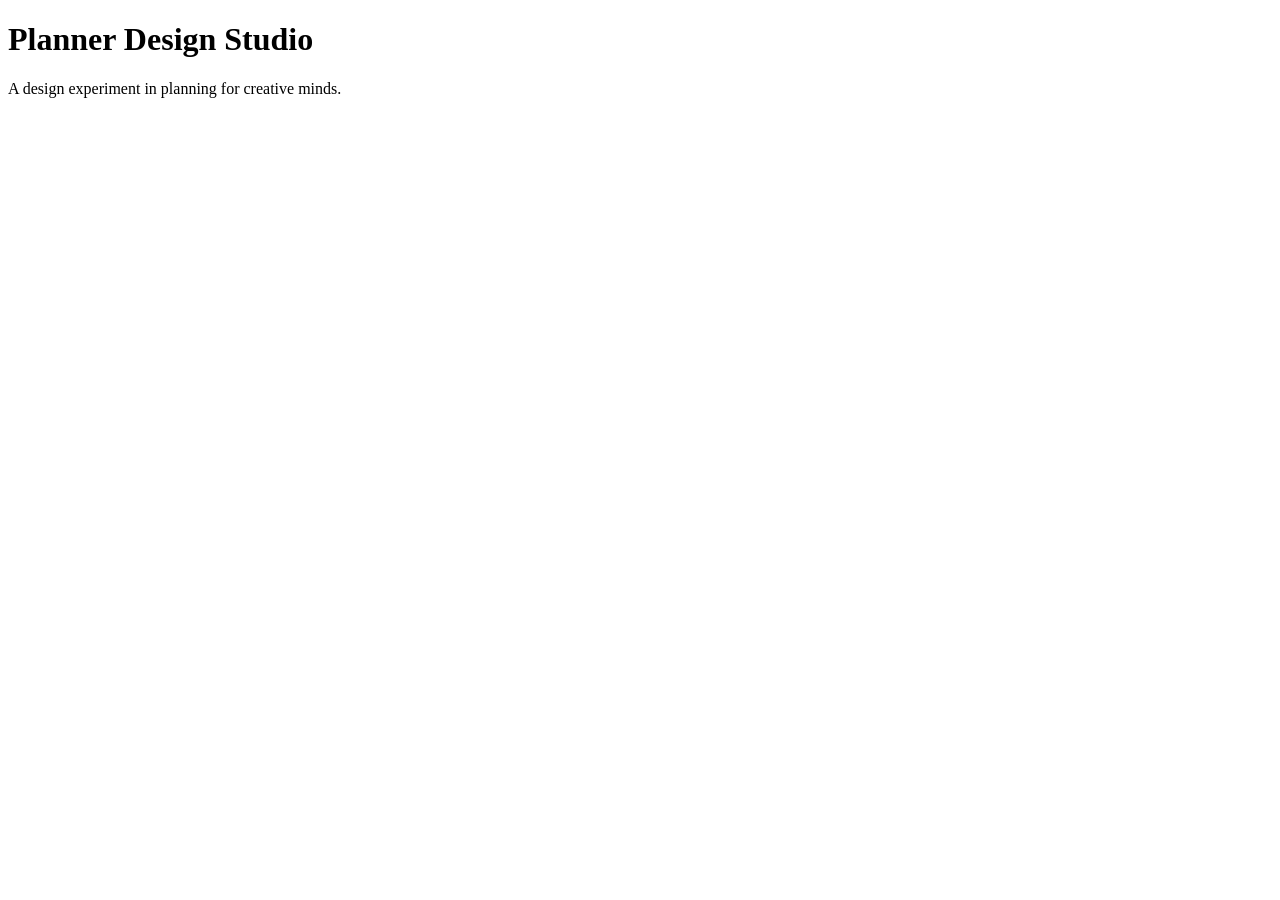
==== index.html @ 0de67fb2 "Create index.html" ====
<!DOCTYPE html>
<html lang="en">
<head>
  <meta charset="UTF-8">
  <meta name="viewport" content="width=device-width, initial-scale=1">
  <title>Planner Design Studio</title>
</head>
<body>
  <h1>Planner Design Studio</h1>
  <p>A design experiment in planning for creative minds.</p>
</body>
</html>
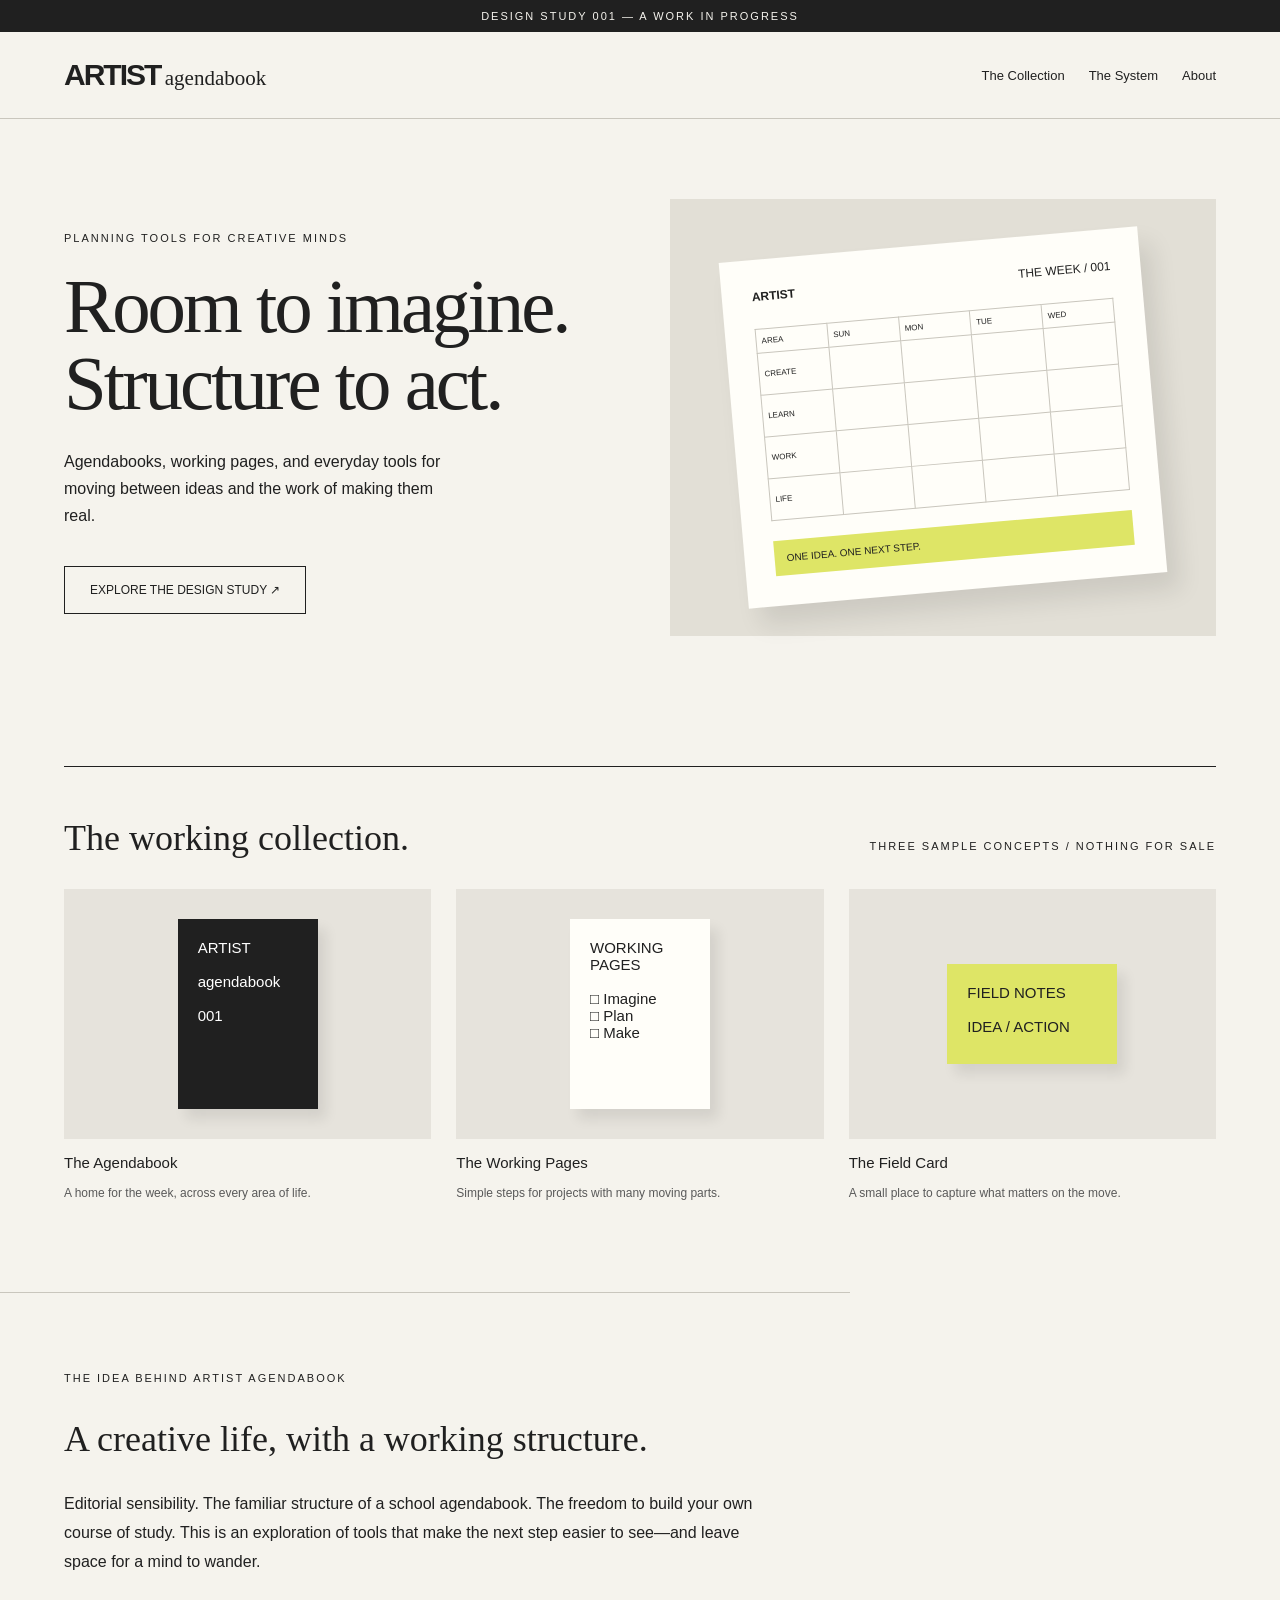
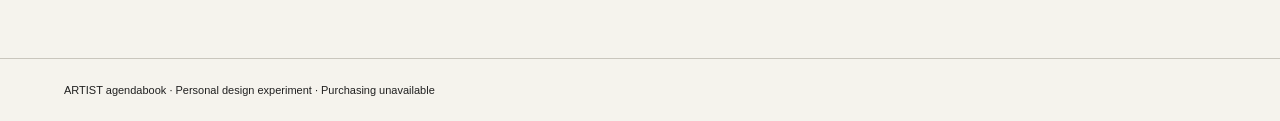
==== commit f30fb763: "Update index.html" ====
--- a/index.html
+++ b/index.html
@@ -1,12 +1,294 @@
 <!DOCTYPE html>
 <html lang="en">
 <head>
-  <meta charset="UTF-8">
-  <meta name="viewport" content="width=device-width, initial-scale=1">
-  <title>Planner Design Studio</title>
+<meta charset="UTF-8">
+<meta name="viewport" content="width=device-width, initial-scale=1">
+<title>ARTIST agendabook</title>
+
+<style>
+/* EDIT THESE COLORS TO CHANGE THE WHOLE SITE */
+:root {
+  --paper: #f5f3ed;
+  --ink: #202020;
+  --line: #c9c6bd;
+  --accent: #dee566;
+}
+
+* { box-sizing: border-box; }
+html { scroll-behavior: smooth; }
+body {
+  margin: 0;
+  background: var(--paper);
+  color: var(--ink);
+  font-family: Arial, sans-serif;
+}
+a { color: inherit; }
+.notice {
+  padding: 10px;
+  background: var(--ink);
+  color: var(--paper);
+  text-align: center;
+  font-size: 11px;
+  letter-spacing: 2px;
+}
+header {
+  display: flex;
+  justify-content: space-between;
+  align-items: center;
+  gap: 24px;
+  padding: 26px 5%;
+  border-bottom: 1px solid var(--line);
+}
+.logo { text-decoration: none; white-space: nowrap; }
+.logo strong { font-size: 30px; letter-spacing: -2px; }
+.logo span { font-family: Georgia, serif; font-size: 21px; }
+nav { display: flex; gap: 24px; }
+nav a { font-size: 13px; text-decoration: none; }
+.hero {
+  display: grid;
+  grid-template-columns: 1fr 1fr;
+  gap: 60px;
+  align-items: center;
+  padding: 80px 5%;
+}
+.label {
+  font-size: 11px;
+  text-transform: uppercase;
+  letter-spacing: 2px;
+}
+h1 {
+  font-family: Georgia, serif;
+  font-size: clamp(48px, 6vw, 88px);
+  font-weight: normal;
+  line-height: 1;
+  letter-spacing: -3px;
+  margin: 25px 0;
+}
+.description {
+  max-width: 400px;
+  line-height: 1.7;
+  font-size: 16px;
+}
+.button {
+  display: inline-block;
+  margin-top: 20px;
+  border: 1px solid var(--ink);
+  padding: 16px 25px;
+  text-decoration: none;
+  font-size: 12px;
+}
+.button:hover, .button:focus-visible {
+  background: var(--ink);
+  color: var(--paper);
+}
+
+/* THE PLANNER DRAWING */
+.scene {
+  min-height: 430px;
+  padding: 45px 25px;
+  background: #e2dfd6;
+  display: flex;
+  align-items: center;
+  justify-content: center;
+}
+.planner {
+  width: 100%;
+  max-width: 420px;
+  padding: 30px;
+  background: #fffef9;
+  box-shadow: 12px 18px 25px #00000018;
+  transform: rotate(-5deg);
+}
+.planner-title {
+  display: flex;
+  justify-content: space-between;
+  font-size: 12px;
+  margin-bottom: 25px;
+}
+table {
+  width: 100%;
+  border-collapse: collapse;
+  table-layout: fixed;
+  font-size: 8px;
+}
+th, td {
+  border: 1px solid var(--line);
+  padding: 5px;
+  height: 42px;
+  text-align: left;
+}
+th { height: 24px; font-weight: normal; }
+.note {
+  background: var(--accent);
+  margin-top: 20px;
+  padding: 12px;
+  font-size: 10px;
+}
+.collection { padding: 50px 5% 80px; }
+.section-heading {
+  display: flex;
+  align-items: baseline;
+  justify-content: space-between;
+  gap: 20px;
+  border-top: 1px solid var(--ink);
+  padding-top: 20px;
+}
+h2 {
+  font-family: Georgia, serif;
+  font-weight: normal;
+  font-size: 36px;
+}
+.products {
+  display: grid;
+  grid-template-columns: repeat(3, 1fr);
+  gap: 25px;
+}
+.product-art {
+  height: 250px;
+  display: grid;
+  place-items: center;
+  background: #e6e3dc;
+}
+.cover {
+  width: 140px;
+  height: 190px;
+  padding: 20px;
+  background: var(--ink);
+  color: white;
+  box-shadow: 8px 10px 12px #00000015;
+  font-size: 15px;
+}
+.cover.light { background: #fffef9; color: var(--ink); }
+.cover.card {
+  height: 100px;
+  width: 170px;
+  background: var(--accent);
+  color: var(--ink);
+}
+h3 { font-size: 15px; font-weight: normal; }
+.product p { font-size: 12px; color: #595959; }
+.about {
+  padding: 65px 5%;
+  border-top: 1px solid var(--line);
+  max-width: 850px;
+}
+.about p { line-height: 1.8; }
+footer {
+  border-top: 1px solid var(--line);
+  padding: 25px 5%;
+  font-size: 11px;
+}
+
+@media (max-width: 700px) {
+  header { flex-direction: column; align-items: flex-start; }
+  nav { flex-wrap: wrap; gap: 18px; }
+  .hero { grid-template-columns: 1fr; padding: 45px 5%; gap: 35px; }
+  .scene { min-height: 350px; }
+  .products { grid-template-columns: 1fr; }
+  .section-heading { align-items: flex-start; flex-direction: column; }
+}
+</style>
 </head>
+
 <body>
-  <h1>Planner Design Studio</h1>
-  <p>A design experiment in planning for creative minds.</p>
+<div class="notice">DESIGN STUDY 001 — A WORK IN PROGRESS</div>
+
+<header>
+  <a class="logo" href="#" aria-label="ARTIST agendabook home">
+    <strong>ARTIST</strong> <span>agendabook</span>
+  </a>
+  <nav aria-label="Main navigation">
+    <a href="#collection">The Collection</a>
+    <a href="#system">The System</a>
+    <a href="#about">About</a>
+  </nav>
+</header>
+
+<main>
+  <section class="hero" id="system">
+    <div>
+      <p class="label">Planning tools for creative minds</p>
+      <h1>Room to imagine.<br>Structure to act.</h1>
+      <p class="description">
+        Agendabooks, working pages, and everyday tools
+        for moving between ideas and the work of making them real.
+      </p>
+      <a class="button" href="#collection">EXPLORE THE DESIGN STUDY ↗</a>
+    </div>
+
+    <div class="scene">
+      <div class="planner">
+        <div class="planner-title">
+          <strong>ARTIST</strong>
+          <span>THE WEEK / 001</span>
+        </div>
+        <table aria-label="Sample weekly planner layout">
+          <thead>
+            <tr>
+              <th scope="col">AREA</th>
+              <th scope="col">SUN</th>
+              <th scope="col">MON</th>
+              <th scope="col">TUE</th>
+              <th scope="col">WED</th>
+            </tr>
+          </thead>
+          <tbody>
+            <tr><th scope="row">CREATE</th><td></td><td></td><td></td><td></td></tr>
+            <tr><th scope="row">LEARN</th><td></td><td></td><td></td><td></td></tr>
+            <tr><th scope="row">WORK</th><td></td><td></td><td></td><td></td></tr>
+            <tr><th scope="row">LIFE</th><td></td><td></td><td></td><td></td></tr>
+          </tbody>
+        </table>
+        <div class="note">ONE IDEA. ONE NEXT STEP.</div>
+      </div>
+    </div>
+  </section>
+
+  <section class="collection" id="collection">
+    <div class="section-heading">
+      <h2>The working collection.</h2>
+      <p class="label">Three sample concepts / Nothing for sale</p>
+    </div>
+
+    <div class="products">
+      <article class="product">
+        <div class="product-art" aria-hidden="true">
+          <div class="cover">ARTIST<br><br>agendabook<br><br>001</div>
+        </div>
+        <h3>The Agendabook</h3>
+        <p>A home for the week, across every area of life.</p>
+      </article>
+
+      <article class="product">
+        <div class="product-art" aria-hidden="true">
+          <div class="cover light">WORKING<br>PAGES<br><br>□ Imagine<br>□ Plan<br>□ Make</div>
+        </div>
+        <h3>The Working Pages</h3>
+        <p>Simple steps for projects with many moving parts.</p>
+      </article>
+
+      <article class="product">
+        <div class="product-art" aria-hidden="true">
+          <div class="cover card">FIELD NOTES<br><br>IDEA / ACTION</div>
+        </div>
+        <h3>The Field Card</h3>
+        <p>A small place to capture what matters on the move.</p>
+      </article>
+    </div>
+  </section>
+
+  <section class="about" id="about">
+    <p class="label">The idea behind ARTIST agendabook</p>
+    <h2>A creative life, with a working structure.</h2>
+    <p>
+      Editorial sensibility. The familiar structure of a school
+      agendabook. The freedom to build your own course of study.
+      This is an exploration of tools that make the next step
+      easier to see—and leave space for a mind to wander.
+    </p>
+  </section>
+</main>
+
+<footer>ARTIST agendabook · Personal design experiment · Purchasing unavailable</footer>
 </body>
-</html>
+</html>
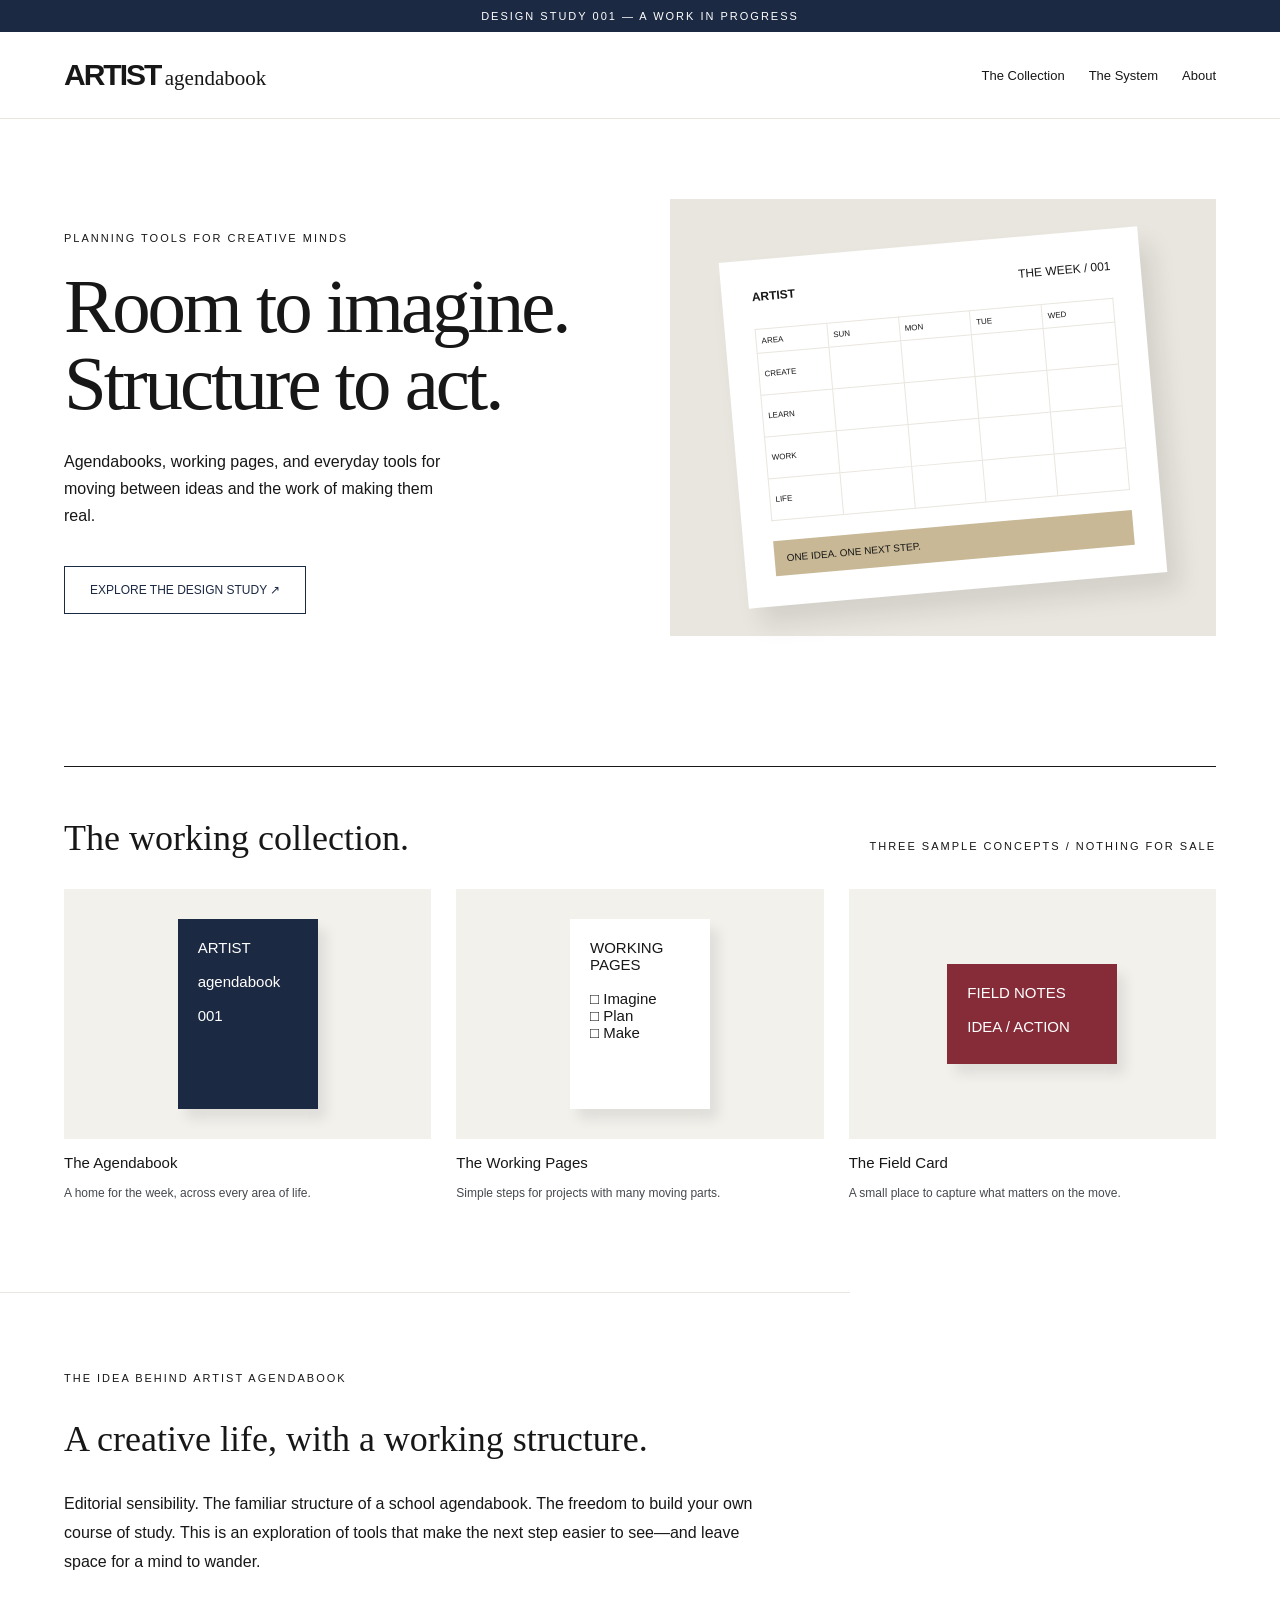
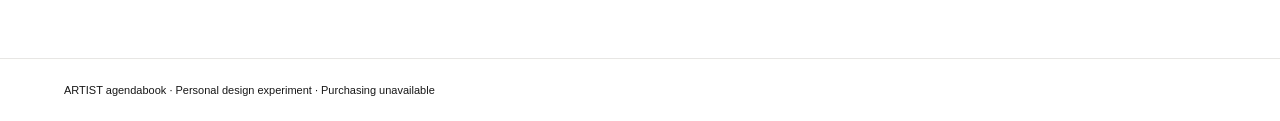
==== commit 5f9e53c6: "Update index.html" ====
--- a/index.html
+++ b/index.html
@@ -6,31 +6,47 @@
 <title>ARTIST agendabook</title>
 
 <style>
-/* EDIT THESE COLORS TO CHANGE THE WHOLE SITE */
+/* BRAND COLORS */
 :root {
-  --paper: #f5f3ed;
-  --ink: #202020;
-  --line: #c9c6bd;
-  --accent: #dee566;
-}
-
-* { box-sizing: border-box; }
-html { scroll-behavior: smooth; }
+  --paper: #ffffff;
+  --ink: #171717;
+  --navy: #1c2942;
+  --red: #862c38;
+  --khaki: #c8b895;
+  --forest: #294638;
+  --charcoal: #45484d;
+  --stone: #e9e6df;
+  --line: #e9e6df;
+}
+
+* {
+  box-sizing: border-box;
+}
+
+html {
+  scroll-behavior: smooth;
+}
+
 body {
   margin: 0;
   background: var(--paper);
   color: var(--ink);
   font-family: Arial, sans-serif;
 }
-a { color: inherit; }
+
+a {
+  color: inherit;
+}
+
 .notice {
   padding: 10px;
-  background: var(--ink);
+  background: var(--navy);
   color: var(--paper);
   text-align: center;
   font-size: 11px;
   letter-spacing: 2px;
 }
+
 header {
   display: flex;
   justify-content: space-between;
@@ -39,11 +55,36 @@
   padding: 26px 5%;
   border-bottom: 1px solid var(--line);
 }
-.logo { text-decoration: none; white-space: nowrap; }
-.logo strong { font-size: 30px; letter-spacing: -2px; }
-.logo span { font-family: Georgia, serif; font-size: 21px; }
-nav { display: flex; gap: 24px; }
-nav a { font-size: 13px; text-decoration: none; }
+
+.logo {
+  text-decoration: none;
+  white-space: nowrap;
+}
+
+.logo strong {
+  font-size: 30px;
+  letter-spacing: -2px;
+}
+
+.logo span {
+  font-family: Georgia, serif;
+  font-size: 21px;
+}
+
+nav {
+  display: flex;
+  gap: 24px;
+}
+
+nav a {
+  font-size: 13px;
+  text-decoration: none;
+}
+
+nav a:hover {
+  color: var(--red);
+}
+
 .hero {
   display: grid;
   grid-template-columns: 1fr 1fr;
@@ -51,11 +92,13 @@
   align-items: center;
   padding: 80px 5%;
 }
+
 .label {
   font-size: 11px;
   text-transform: uppercase;
   letter-spacing: 2px;
 }
+
 h1 {
   font-family: Georgia, serif;
   font-size: clamp(48px, 6vw, 88px);
@@ -64,67 +107,88 @@
   letter-spacing: -3px;
   margin: 25px 0;
 }
+
 .description {
   max-width: 400px;
   line-height: 1.7;
   font-size: 16px;
 }
+
 .button {
   display: inline-block;
   margin-top: 20px;
-  border: 1px solid var(--ink);
+  border: 1px solid var(--navy);
+  color: var(--navy);
   padding: 16px 25px;
   text-decoration: none;
   font-size: 12px;
 }
-.button:hover, .button:focus-visible {
-  background: var(--ink);
+
+.button:hover,
+.button:focus-visible {
+  background: var(--navy);
   color: var(--paper);
 }
 
-/* THE PLANNER DRAWING */
+/* PLANNER DRAWING */
 .scene {
   min-height: 430px;
   padding: 45px 25px;
-  background: #e2dfd6;
+  background: var(--stone);
   display: flex;
   align-items: center;
   justify-content: center;
 }
+
 .planner {
   width: 100%;
   max-width: 420px;
   padding: 30px;
-  background: #fffef9;
+  background: var(--paper);
   box-shadow: 12px 18px 25px #00000018;
   transform: rotate(-5deg);
 }
+
 .planner-title {
   display: flex;
   justify-content: space-between;
   font-size: 12px;
   margin-bottom: 25px;
 }
+
 table {
   width: 100%;
   border-collapse: collapse;
   table-layout: fixed;
   font-size: 8px;
 }
-th, td {
+
+th,
+td {
   border: 1px solid var(--line);
   padding: 5px;
   height: 42px;
   text-align: left;
 }
-th { height: 24px; font-weight: normal; }
+
+th {
+  height: 24px;
+  font-weight: normal;
+}
+
 .note {
-  background: var(--accent);
+  background: var(--khaki);
+  color: var(--ink);
   margin-top: 20px;
   padding: 12px;
   font-size: 10px;
 }
-.collection { padding: 50px 5% 80px; }
+
+/* COLLECTION */
+.collection {
+  padding: 50px 5% 80px;
+}
+
 .section-heading {
   display: flex;
   align-items: baseline;
@@ -133,59 +197,111 @@
   border-top: 1px solid var(--ink);
   padding-top: 20px;
 }
+
 h2 {
   font-family: Georgia, serif;
   font-weight: normal;
   font-size: 36px;
 }
+
 .products {
   display: grid;
   grid-template-columns: repeat(3, 1fr);
   gap: 25px;
 }
+
 .product-art {
   height: 250px;
   display: grid;
   place-items: center;
-  background: #e6e3dc;
-}
+  background: #f3f1ec;
+}
+
 .cover {
   width: 140px;
   height: 190px;
   padding: 20px;
-  background: var(--ink);
-  color: white;
+  background: var(--navy);
+  color: var(--paper);
   box-shadow: 8px 10px 12px #00000015;
   font-size: 15px;
 }
-.cover.light { background: #fffef9; color: var(--ink); }
+
+.cover.light {
+  background: var(--paper);
+  color: var(--ink);
+}
+
 .cover.card {
   height: 100px;
   width: 170px;
-  background: var(--accent);
-  color: var(--ink);
-}
-h3 { font-size: 15px; font-weight: normal; }
-.product p { font-size: 12px; color: #595959; }
+  background: var(--red);
+  color: var(--paper);
+}
+
+h3 {
+  font-size: 15px;
+  font-weight: normal;
+}
+
+.product p {
+  font-size: 12px;
+  color: var(--charcoal);
+}
+
+/* ABOUT */
 .about {
   padding: 65px 5%;
   border-top: 1px solid var(--line);
   max-width: 850px;
 }
-.about p { line-height: 1.8; }
+
+.about p {
+  line-height: 1.8;
+}
+
 footer {
   border-top: 1px solid var(--line);
   padding: 25px 5%;
   font-size: 11px;
 }
 
+/* PHONE AND TABLET LAYOUT */
 @media (max-width: 700px) {
-  header { flex-direction: column; align-items: flex-start; }
-  nav { flex-wrap: wrap; gap: 18px; }
-  .hero { grid-template-columns: 1fr; padding: 45px 5%; gap: 35px; }
-  .scene { min-height: 350px; }
-  .products { grid-template-columns: 1fr; }
-  .section-heading { align-items: flex-start; flex-direction: column; }
+  header {
+    flex-direction: column;
+    align-items: flex-start;
+  }
+
+  nav {
+    flex-wrap: wrap;
+    gap: 18px;
+  }
+
+  .hero {
+    grid-template-columns: 1fr;
+    padding: 45px 5%;
+    gap: 35px;
+  }
+
+  .scene {
+    min-height: 350px;
+  }
+
+  .products {
+    grid-template-columns: 1fr;
+  }
+
+  .section-heading {
+    align-items: flex-start;
+    flex-direction: column;
+  }
+}
+
+@media (prefers-reduced-motion: reduce) {
+  html {
+    scroll-behavior: auto;
+  }
 }
 </style>
 </head>
@@ -197,6 +313,7 @@
   <a class="logo" href="#" aria-label="ARTIST agendabook home">
     <strong>ARTIST</strong> <span>agendabook</span>
   </a>
+
   <nav aria-label="Main navigation">
     <a href="#collection">The Collection</a>
     <a href="#system">The System</a>
@@ -208,12 +325,17 @@
   <section class="hero" id="system">
     <div>
       <p class="label">Planning tools for creative minds</p>
+
       <h1>Room to imagine.<br>Structure to act.</h1>
+
       <p class="description">
         Agendabooks, working pages, and everyday tools
         for moving between ideas and the work of making them real.
       </p>
-      <a class="button" href="#collection">EXPLORE THE DESIGN STUDY ↗</a>
+
+      <a class="button" href="#collection">
+        EXPLORE THE DESIGN STUDY ↗
+      </a>
     </div>
 
     <div class="scene">
@@ -222,6 +344,7 @@
           <strong>ARTIST</strong>
           <span>THE WEEK / 001</span>
         </div>
+
         <table aria-label="Sample weekly planner layout">
           <thead>
             <tr>
@@ -232,13 +355,27 @@
               <th scope="col">WED</th>
             </tr>
           </thead>
+
           <tbody>
-            <tr><th scope="row">CREATE</th><td></td><td></td><td></td><td></td></tr>
-            <tr><th scope="row">LEARN</th><td></td><td></td><td></td><td></td></tr>
-            <tr><th scope="row">WORK</th><td></td><td></td><td></td><td></td></tr>
-            <tr><th scope="row">LIFE</th><td></td><td></td><td></td><td></td></tr>
+            <tr>
+              <th scope="row">CREATE</th>
+              <td></td><td></td><td></td><td></td>
+            </tr>
+            <tr>
+              <th scope="row">LEARN</th>
+              <td></td><td></td><td></td><td></td>
+            </tr>
+            <tr>
+              <th scope="row">WORK</th>
+              <td></td><td></td><td></td><td></td>
+            </tr>
+            <tr>
+              <th scope="row">LIFE</th>
+              <td></td><td></td><td></td><td></td>
+            </tr>
           </tbody>
         </table>
+
         <div class="note">ONE IDEA. ONE NEXT STEP.</div>
       </div>
     </div>
@@ -253,24 +390,40 @@
     <div class="products">
       <article class="product">
         <div class="product-art" aria-hidden="true">
-          <div class="cover">ARTIST<br><br>agendabook<br><br>001</div>
+          <div class="cover">
+            ARTIST<br><br>
+            agendabook<br><br>
+            001
+          </div>
         </div>
+
         <h3>The Agendabook</h3>
         <p>A home for the week, across every area of life.</p>
       </article>
 
       <article class="product">
         <div class="product-art" aria-hidden="true">
-          <div class="cover light">WORKING<br>PAGES<br><br>□ Imagine<br>□ Plan<br>□ Make</div>
+          <div class="cover light">
+            WORKING<br>
+            PAGES<br><br>
+            □ Imagine<br>
+            □ Plan<br>
+            □ Make
+          </div>
         </div>
+
         <h3>The Working Pages</h3>
         <p>Simple steps for projects with many moving parts.</p>
       </article>
 
       <article class="product">
         <div class="product-art" aria-hidden="true">
-          <div class="cover card">FIELD NOTES<br><br>IDEA / ACTION</div>
+          <div class="cover card">
+            FIELD NOTES<br><br>
+            IDEA / ACTION
+          </div>
         </div>
+
         <h3>The Field Card</h3>
         <p>A small place to capture what matters on the move.</p>
       </article>
@@ -279,7 +432,9 @@
 
   <section class="about" id="about">
     <p class="label">The idea behind ARTIST agendabook</p>
+
     <h2>A creative life, with a working structure.</h2>
+
     <p>
       Editorial sensibility. The familiar structure of a school
       agendabook. The freedom to build your own course of study.
@@ -289,6 +444,8 @@
   </section>
 </main>
 
-<footer>ARTIST agendabook · Personal design experiment · Purchasing unavailable</footer>
+<footer>
+  ARTIST agendabook · Personal design experiment · Purchasing unavailable
+</footer>
 </body>
 </html>
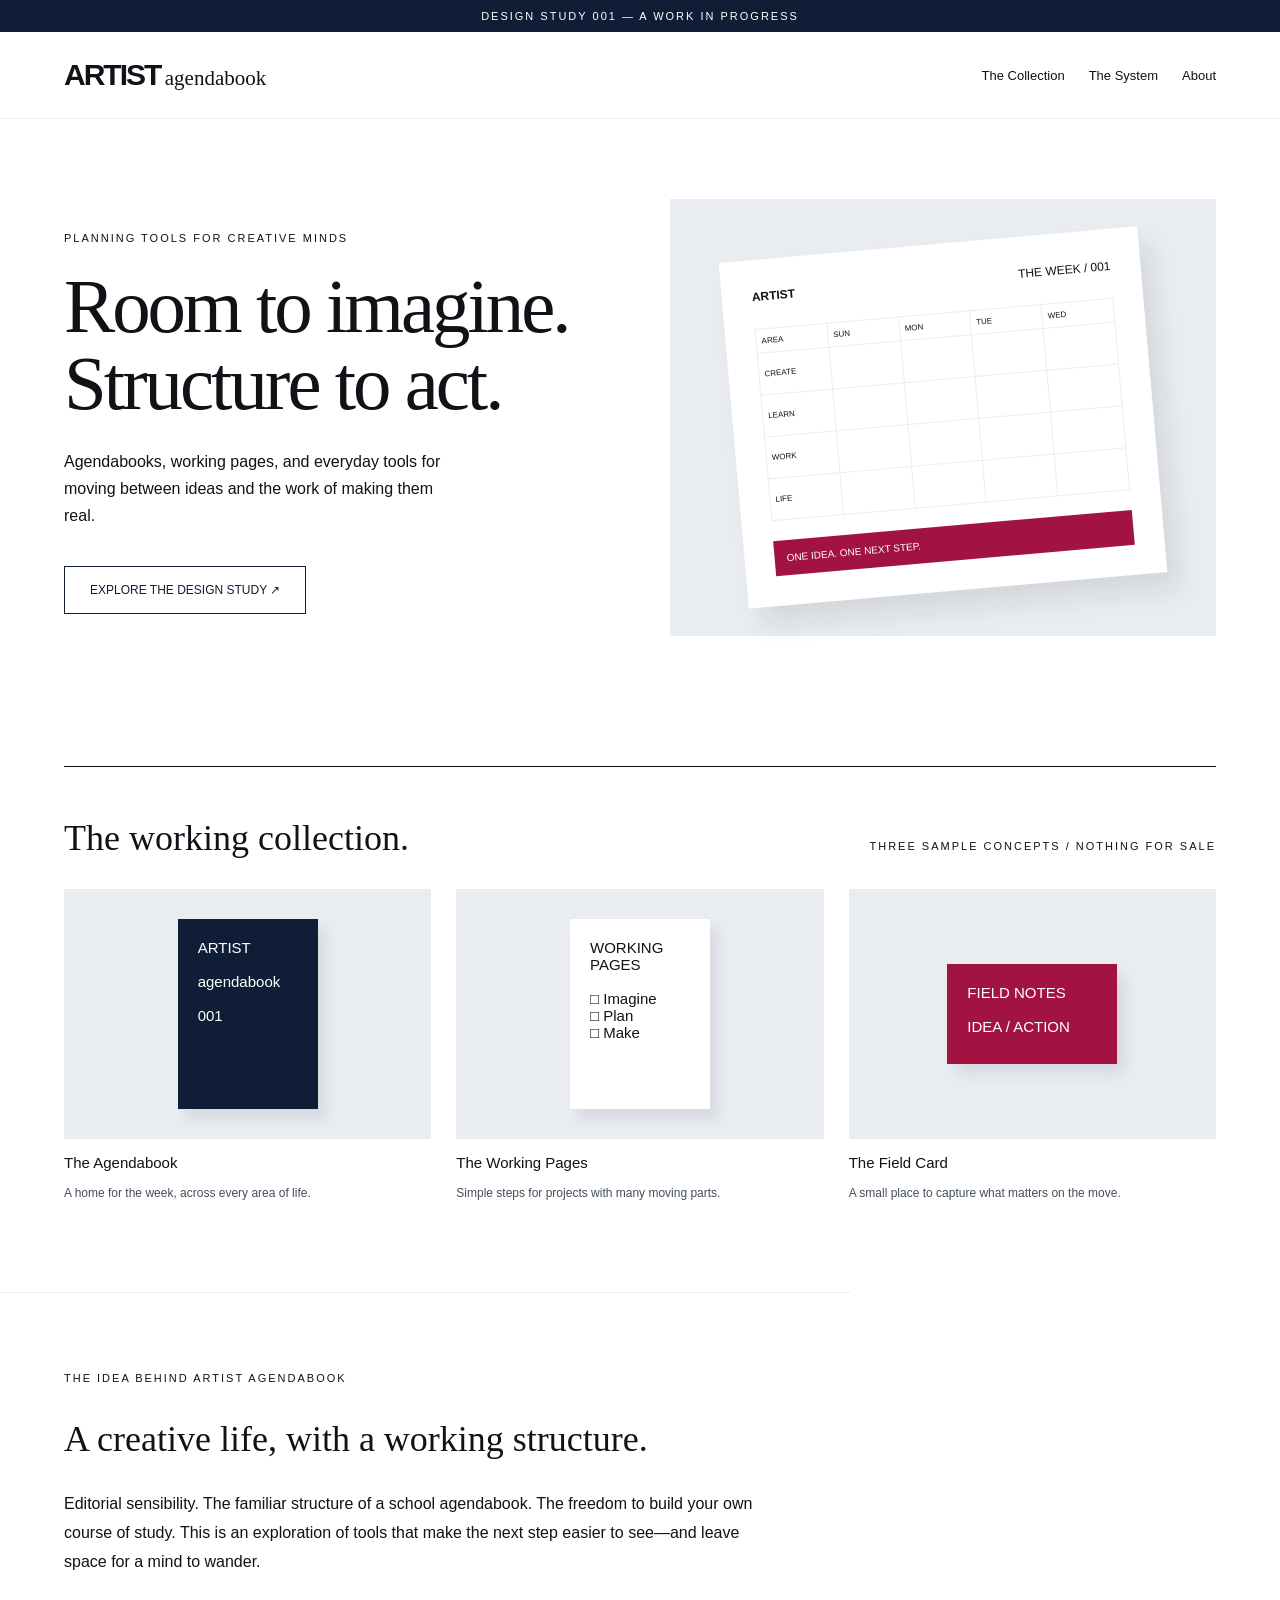
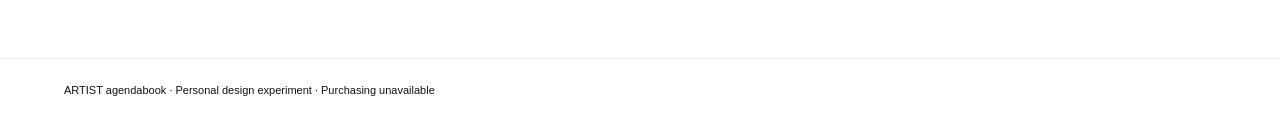
==== commit 1fb26aab: "Update index.html" ====
--- a/index.html
+++ b/index.html
@@ -6,17 +6,17 @@
 <title>ARTIST agendabook</title>
 
 <style>
-/* BRAND COLORS */
+/* DARK WINTER COLOR PALETTE */
 :root {
-  --paper: #ffffff;
-  --ink: #171717;
-  --navy: #1c2942;
-  --red: #862c38;
-  --khaki: #c8b895;
-  --forest: #294638;
-  --charcoal: #45484d;
-  --stone: #e9e6df;
-  --line: #e9e6df;
+  --white: #ffffff;
+  --black: #101218;
+  --navy: #101d36;
+  --cranberry: #a31342;
+  --emerald: #005246;
+  --royal-blue: #2446a8;
+  --plum: #482044;
+  --icy-gray: #e9edf2;
+  --slate: #444d5d;
 }
 
 * {
@@ -29,8 +29,8 @@
 
 body {
   margin: 0;
-  background: var(--paper);
-  color: var(--ink);
+  background: var(--white);
+  color: var(--black);
   font-family: Arial, sans-serif;
 }
 
@@ -41,7 +41,7 @@
 .notice {
   padding: 10px;
   background: var(--navy);
-  color: var(--paper);
+  color: var(--white);
   text-align: center;
   font-size: 11px;
   letter-spacing: 2px;
@@ -53,7 +53,7 @@
   align-items: center;
   gap: 24px;
   padding: 26px 5%;
-  border-bottom: 1px solid var(--line);
+  border-bottom: 1px solid var(--icy-gray);
 }
 
 .logo {
@@ -82,7 +82,7 @@
 }
 
 nav a:hover {
-  color: var(--red);
+  color: var(--cranberry);
 }
 
 .hero {
@@ -127,14 +127,14 @@
 .button:hover,
 .button:focus-visible {
   background: var(--navy);
-  color: var(--paper);
+  color: var(--white);
 }
 
 /* PLANNER DRAWING */
 .scene {
   min-height: 430px;
   padding: 45px 25px;
-  background: var(--stone);
+  background: var(--icy-gray);
   display: flex;
   align-items: center;
   justify-content: center;
@@ -144,8 +144,8 @@
   width: 100%;
   max-width: 420px;
   padding: 30px;
-  background: var(--paper);
-  box-shadow: 12px 18px 25px #00000018;
+  background: var(--white);
+  box-shadow: 12px 18px 25px #10121818;
   transform: rotate(-5deg);
 }
 
@@ -165,7 +165,7 @@
 
 th,
 td {
-  border: 1px solid var(--line);
+  border: 1px solid var(--icy-gray);
   padding: 5px;
   height: 42px;
   text-align: left;
@@ -177,8 +177,8 @@
 }
 
 .note {
-  background: var(--khaki);
-  color: var(--ink);
+  background: var(--cranberry);
+  color: var(--white);
   margin-top: 20px;
   padding: 12px;
   font-size: 10px;
@@ -194,7 +194,7 @@
   align-items: baseline;
   justify-content: space-between;
   gap: 20px;
-  border-top: 1px solid var(--ink);
+  border-top: 1px solid var(--black);
   padding-top: 20px;
 }
 
@@ -214,7 +214,7 @@
   height: 250px;
   display: grid;
   place-items: center;
-  background: #f3f1ec;
+  background: var(--icy-gray);
 }
 
 .cover {
@@ -222,21 +222,21 @@
   height: 190px;
   padding: 20px;
   background: var(--navy);
-  color: var(--paper);
-  box-shadow: 8px 10px 12px #00000015;
+  color: var(--white);
+  box-shadow: 8px 10px 12px #10121815;
   font-size: 15px;
 }
 
 .cover.light {
-  background: var(--paper);
-  color: var(--ink);
+  background: var(--white);
+  color: var(--black);
 }
 
 .cover.card {
   height: 100px;
   width: 170px;
-  background: var(--red);
-  color: var(--paper);
+  background: var(--cranberry);
+  color: var(--white);
 }
 
 h3 {
@@ -246,13 +246,13 @@
 
 .product p {
   font-size: 12px;
-  color: var(--charcoal);
+  color: var(--slate);
 }
 
 /* ABOUT */
 .about {
   padding: 65px 5%;
-  border-top: 1px solid var(--line);
+  border-top: 1px solid var(--icy-gray);
   max-width: 850px;
 }
 
@@ -261,7 +261,7 @@
 }
 
 footer {
-  border-top: 1px solid var(--line);
+  border-top: 1px solid var(--icy-gray);
   padding: 25px 5%;
   font-size: 11px;
 }
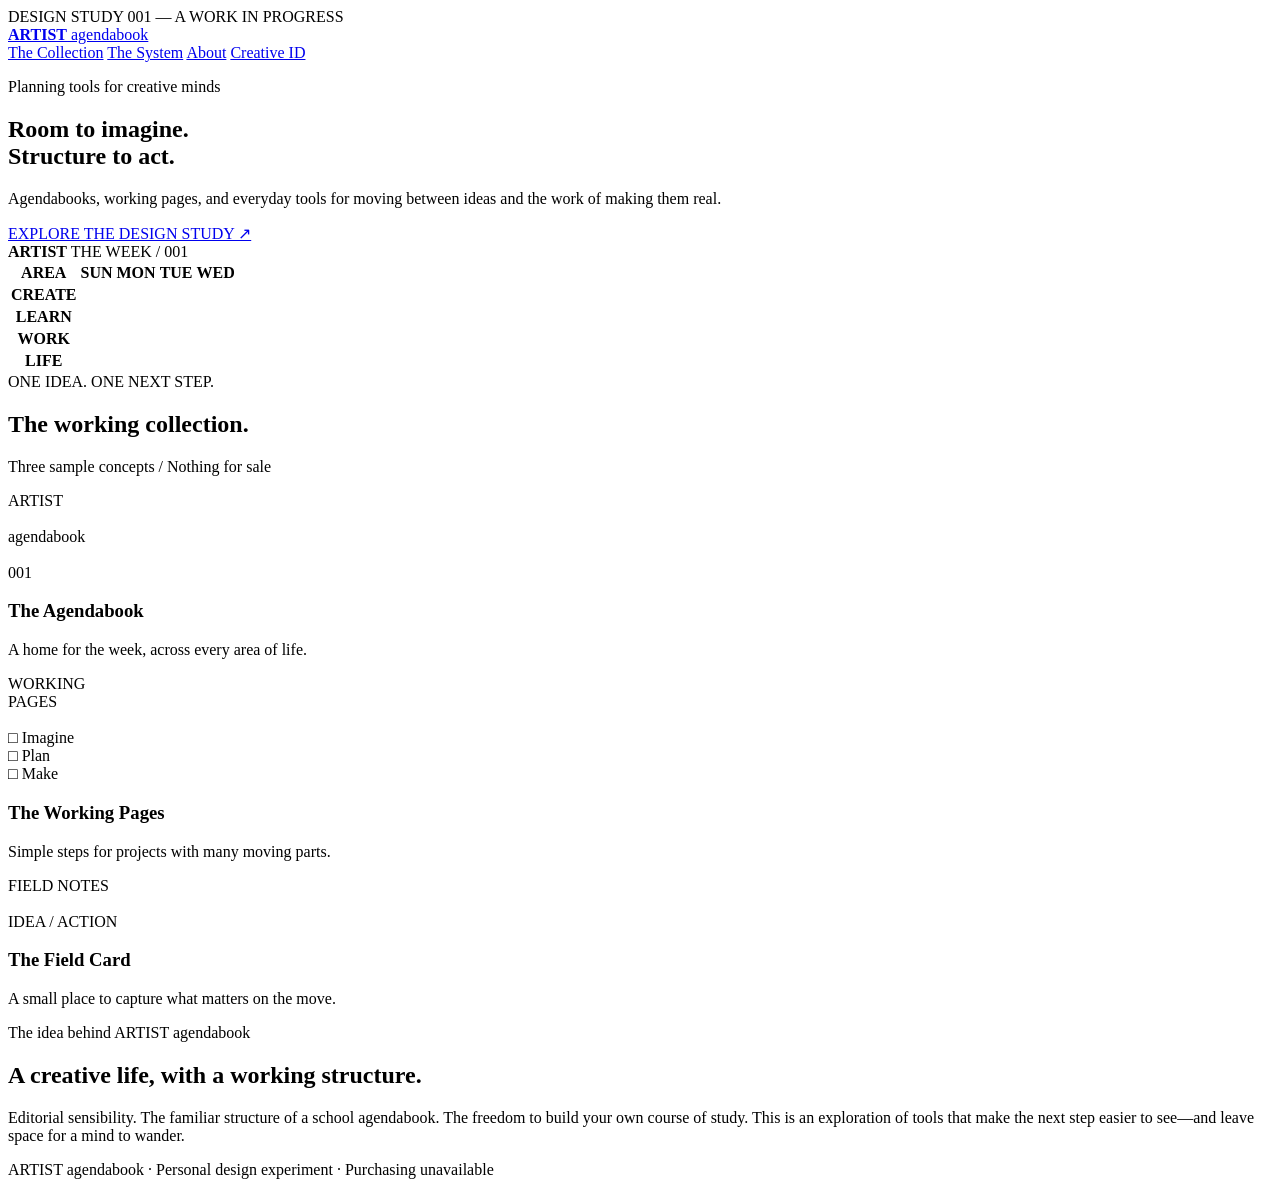
==== commit d10c6e77: "Update index.html" ====
--- a/index.html
+++ b/index.html
@@ -1,451 +1,154 @@
 <!DOCTYPE html>
 <html lang="en">
 <head>
-<meta charset="UTF-8">
-<meta name="viewport" content="width=device-width, initial-scale=1">
-<title>ARTIST agendabook</title>
-
-<style>
-/* DARK WINTER COLOR PALETTE */
-:root {
-  --white: #ffffff;
-  --black: #101218;
-  --navy: #101d36;
-  --cranberry: #a31342;
-  --emerald: #005246;
-  --royal-blue: #2446a8;
-  --plum: #482044;
-  --icy-gray: #e9edf2;
-  --slate: #444d5d;
-}
-
-* {
-  box-sizing: border-box;
-}
-
-html {
-  scroll-behavior: smooth;
-}
-
-body {
-  margin: 0;
-  background: var(--white);
-  color: var(--black);
-  font-family: Arial, sans-serif;
-}
-
-a {
-  color: inherit;
-}
-
-.notice {
-  padding: 10px;
-  background: var(--navy);
-  color: var(--white);
-  text-align: center;
-  font-size: 11px;
-  letter-spacing: 2px;
-}
-
-header {
-  display: flex;
-  justify-content: space-between;
-  align-items: center;
-  gap: 24px;
-  padding: 26px 5%;
-  border-bottom: 1px solid var(--icy-gray);
-}
-
-.logo {
-  text-decoration: none;
-  white-space: nowrap;
-}
-
-.logo strong {
-  font-size: 30px;
-  letter-spacing: -2px;
-}
-
-.logo span {
-  font-family: Georgia, serif;
-  font-size: 21px;
-}
-
-nav {
-  display: flex;
-  gap: 24px;
-}
-
-nav a {
-  font-size: 13px;
-  text-decoration: none;
-}
-
-nav a:hover {
-  color: var(--cranberry);
-}
-
-.hero {
-  display: grid;
-  grid-template-columns: 1fr 1fr;
-  gap: 60px;
-  align-items: center;
-  padding: 80px 5%;
-}
-
-.label {
-  font-size: 11px;
-  text-transform: uppercase;
-  letter-spacing: 2px;
-}
-
-h1 {
-  font-family: Georgia, serif;
-  font-size: clamp(48px, 6vw, 88px);
-  font-weight: normal;
-  line-height: 1;
-  letter-spacing: -3px;
-  margin: 25px 0;
-}
-
-.description {
-  max-width: 400px;
-  line-height: 1.7;
-  font-size: 16px;
-}
-
-.button {
-  display: inline-block;
-  margin-top: 20px;
-  border: 1px solid var(--navy);
-  color: var(--navy);
-  padding: 16px 25px;
-  text-decoration: none;
-  font-size: 12px;
-}
-
-.button:hover,
-.button:focus-visible {
-  background: var(--navy);
-  color: var(--white);
-}
-
-/* PLANNER DRAWING */
-.scene {
-  min-height: 430px;
-  padding: 45px 25px;
-  background: var(--icy-gray);
-  display: flex;
-  align-items: center;
-  justify-content: center;
-}
-
-.planner {
-  width: 100%;
-  max-width: 420px;
-  padding: 30px;
-  background: var(--white);
-  box-shadow: 12px 18px 25px #10121818;
-  transform: rotate(-5deg);
-}
-
-.planner-title {
-  display: flex;
-  justify-content: space-between;
-  font-size: 12px;
-  margin-bottom: 25px;
-}
-
-table {
-  width: 100%;
-  border-collapse: collapse;
-  table-layout: fixed;
-  font-size: 8px;
-}
-
-th,
-td {
-  border: 1px solid var(--icy-gray);
-  padding: 5px;
-  height: 42px;
-  text-align: left;
-}
-
-th {
-  height: 24px;
-  font-weight: normal;
-}
-
-.note {
-  background: var(--cranberry);
-  color: var(--white);
-  margin-top: 20px;
-  padding: 12px;
-  font-size: 10px;
-}
-
-/* COLLECTION */
-.collection {
-  padding: 50px 5% 80px;
-}
-
-.section-heading {
-  display: flex;
-  align-items: baseline;
-  justify-content: space-between;
-  gap: 20px;
-  border-top: 1px solid var(--black);
-  padding-top: 20px;
-}
-
-h2 {
-  font-family: Georgia, serif;
-  font-weight: normal;
-  font-size: 36px;
-}
-
-.products {
-  display: grid;
-  grid-template-columns: repeat(3, 1fr);
-  gap: 25px;
-}
-
-.product-art {
-  height: 250px;
-  display: grid;
-  place-items: center;
-  background: var(--icy-gray);
-}
-
-.cover {
-  width: 140px;
-  height: 190px;
-  padding: 20px;
-  background: var(--navy);
-  color: var(--white);
-  box-shadow: 8px 10px 12px #10121815;
-  font-size: 15px;
-}
-
-.cover.light {
-  background: var(--white);
-  color: var(--black);
-}
-
-.cover.card {
-  height: 100px;
-  width: 170px;
-  background: var(--cranberry);
-  color: var(--white);
-}
-
-h3 {
-  font-size: 15px;
-  font-weight: normal;
-}
-
-.product p {
-  font-size: 12px;
-  color: var(--slate);
-}
-
-/* ABOUT */
-.about {
-  padding: 65px 5%;
-  border-top: 1px solid var(--icy-gray);
-  max-width: 850px;
-}
-
-.about p {
-  line-height: 1.8;
-}
-
-footer {
-  border-top: 1px solid var(--icy-gray);
-  padding: 25px 5%;
-  font-size: 11px;
-}
-
-/* PHONE AND TABLET LAYOUT */
-@media (max-width: 700px) {
-  header {
-    flex-direction: column;
-    align-items: flex-start;
-  }
-
-  nav {
-    flex-wrap: wrap;
-    gap: 18px;
-  }
-
-  .hero {
-    grid-template-columns: 1fr;
-    padding: 45px 5%;
-    gap: 35px;
-  }
-
-  .scene {
-    min-height: 350px;
-  }
-
-  .products {
-    grid-template-columns: 1fr;
-  }
-
-  .section-heading {
-    align-items: flex-start;
-    flex-direction: column;
-  }
-}
-
-@media (prefers-reduced-motion: reduce) {
-  html {
-    scroll-behavior: auto;
-  }
-}
-</style>
+  <meta charset="UTF-8">
+  <meta name="viewport" content="width=device-width, initial-scale=1">
+  <title>ARTIST agendabook</title>
+  <link rel="stylesheet" href="./style.css">
+  <script src="./script.js" defer></script>
 </head>
 
 <body>
-<div class="notice">DESIGN STUDY 001 — A WORK IN PROGRESS</div>
+  <div class="notice">DESIGN STUDY 001 — A WORK IN PROGRESS</div>
 
-<header>
-  <a class="logo" href="#" aria-label="ARTIST agendabook home">
-    <strong>ARTIST</strong> <span>agendabook</span>
-  </a>
+  <header>
+    <a class="logo" href="./index.html" aria-label="ARTIST agendabook home">
+      <strong>ARTIST</strong> <span>agendabook</span>
+    </a>
 
-  <nav aria-label="Main navigation">
-    <a href="#collection">The Collection</a>
-    <a href="#system">The System</a>
-    <a href="#about">About</a>
-  </nav>
-</header>
+    <nav aria-label="Main navigation">
+      <a href="#collection">The Collection</a>
+      <a href="#system">The System</a>
+      <a href="#about">About</a>
+      <a href="./creative-id.html">Creative ID</a>
+    </nav>
+  </header>
 
-<main>
-  <section class="hero" id="system">
-    <div>
-      <p class="label">Planning tools for creative minds</p>
+  <main>
+    <section class="hero" id="system">
+      <div>
+        <p class="label">Planning tools for creative minds</p>
 
-      <h1>Room to imagine.<br>Structure to act.</h1>
+        <h1>Room to imagine.<br>Structure to act.</h1>
 
-      <p class="description">
-        Agendabooks, working pages, and everyday tools
-        for moving between ideas and the work of making them real.
+        <p class="description">
+          Agendabooks, working pages, and everyday tools
+          for moving between ideas and the work of making them real.
+        </p>
+
+        <a class="button" href="#collection">
+          EXPLORE THE DESIGN STUDY ↗
+        </a>
+      </div>
+
+      <div class="scene">
+        <div class="planner">
+          <div class="planner-title">
+            <strong>ARTIST</strong>
+            <span>THE WEEK / 001</span>
+          </div>
+
+          <table aria-label="Sample weekly planner layout">
+            <thead>
+              <tr>
+                <th scope="col">AREA</th>
+                <th scope="col">SUN</th>
+                <th scope="col">MON</th>
+                <th scope="col">TUE</th>
+                <th scope="col">WED</th>
+              </tr>
+            </thead>
+
+            <tbody>
+              <tr>
+                <th scope="row">CREATE</th>
+                <td></td><td></td><td></td><td></td>
+              </tr>
+              <tr>
+                <th scope="row">LEARN</th>
+                <td></td><td></td><td></td><td></td>
+              </tr>
+              <tr>
+                <th scope="row">WORK</th>
+                <td></td><td></td><td></td><td></td>
+              </tr>
+              <tr>
+                <th scope="row">LIFE</th>
+                <td></td><td></td><td></td><td></td>
+              </tr>
+            </tbody>
+          </table>
+
+          <div class="note">ONE IDEA. ONE NEXT STEP.</div>
+        </div>
+      </div>
+    </section>
+
+    <section class="collection" id="collection">
+      <div class="section-heading">
+        <h2>The working collection.</h2>
+        <p class="label">Three sample concepts / Nothing for sale</p>
+      </div>
+
+      <div class="products">
+        <article class="product">
+          <div class="product-art" aria-hidden="true">
+            <div class="cover">
+              ARTIST<br><br>
+              agendabook<br><br>
+              001
+            </div>
+          </div>
+
+          <h3>The Agendabook</h3>
+          <p>A home for the week, across every area of life.</p>
+        </article>
+
+        <article class="product">
+          <div class="product-art" aria-hidden="true">
+            <div class="cover light">
+              WORKING<br>
+              PAGES<br><br>
+              □ Imagine<br>
+              □ Plan<br>
+              □ Make
+            </div>
+          </div>
+
+          <h3>The Working Pages</h3>
+          <p>Simple steps for projects with many moving parts.</p>
+        </article>
+
+        <article class="product">
+          <div class="product-art" aria-hidden="true">
+            <div class="cover card">
+              FIELD NOTES<br><br>
+              IDEA / ACTION
+            </div>
+          </div>
+
+          <h3>The Field Card</h3>
+          <p>A small place to capture what matters on the move.</p>
+        </article>
+      </div>
+    </section>
+
+    <section class="about" id="about">
+      <p class="label">The idea behind ARTIST agendabook</p>
+
+      <h2>A creative life, with a working structure.</h2>
+
+      <p>
+        Editorial sensibility. The familiar structure of a school
+        agendabook. The freedom to build your own course of study.
+        This is an exploration of tools that make the next step
+        easier to see—and leave space for a mind to wander.
       </p>
+    </section>
+  </main>
 
-      <a class="button" href="#collection">
-        EXPLORE THE DESIGN STUDY ↗
-      </a>
-    </div>
-
-    <div class="scene">
-      <div class="planner">
-        <div class="planner-title">
-          <strong>ARTIST</strong>
-          <span>THE WEEK / 001</span>
-        </div>
-
-        <table aria-label="Sample weekly planner layout">
-          <thead>
-            <tr>
-              <th scope="col">AREA</th>
-              <th scope="col">SUN</th>
-              <th scope="col">MON</th>
-              <th scope="col">TUE</th>
-              <th scope="col">WED</th>
-            </tr>
-          </thead>
-
-          <tbody>
-            <tr>
-              <th scope="row">CREATE</th>
-              <td></td><td></td><td></td><td></td>
-            </tr>
-            <tr>
-              <th scope="row">LEARN</th>
-              <td></td><td></td><td></td><td></td>
-            </tr>
-            <tr>
-              <th scope="row">WORK</th>
-              <td></td><td></td><td></td><td></td>
-            </tr>
-            <tr>
-              <th scope="row">LIFE</th>
-              <td></td><td></td><td></td><td></td>
-            </tr>
-          </tbody>
-        </table>
-
-        <div class="note">ONE IDEA. ONE NEXT STEP.</div>
-      </div>
-    </div>
-  </section>
-
-  <section class="collection" id="collection">
-    <div class="section-heading">
-      <h2>The working collection.</h2>
-      <p class="label">Three sample concepts / Nothing for sale</p>
-    </div>
-
-    <div class="products">
-      <article class="product">
-        <div class="product-art" aria-hidden="true">
-          <div class="cover">
-            ARTIST<br><br>
-            agendabook<br><br>
-            001
-          </div>
-        </div>
-
-        <h3>The Agendabook</h3>
-        <p>A home for the week, across every area of life.</p>
-      </article>
-
-      <article class="product">
-        <div class="product-art" aria-hidden="true">
-          <div class="cover light">
-            WORKING<br>
-            PAGES<br><br>
-            □ Imagine<br>
-            □ Plan<br>
-            □ Make
-          </div>
-        </div>
-
-        <h3>The Working Pages</h3>
-        <p>Simple steps for projects with many moving parts.</p>
-      </article>
-
-      <article class="product">
-        <div class="product-art" aria-hidden="true">
-          <div class="cover card">
-            FIELD NOTES<br><br>
-            IDEA / ACTION
-          </div>
-        </div>
-
-        <h3>The Field Card</h3>
-        <p>A small place to capture what matters on the move.</p>
-      </article>
-    </div>
-  </section>
-
-  <section class="about" id="about">
-    <p class="label">The idea behind ARTIST agendabook</p>
-
-    <h2>A creative life, with a working structure.</h2>
-
-    <p>
-      Editorial sensibility. The familiar structure of a school
-      agendabook. The freedom to build your own course of study.
-      This is an exploration of tools that make the next step
-      easier to see—and leave space for a mind to wander.
-    </p>
-  </section>
-</main>
-
-<footer>
-  ARTIST agendabook · Personal design experiment · Purchasing unavailable
-</footer>
+  <footer>
+    ARTIST agendabook · Personal design experiment · Purchasing unavailable
+  </footer>
 </body>
 </html>
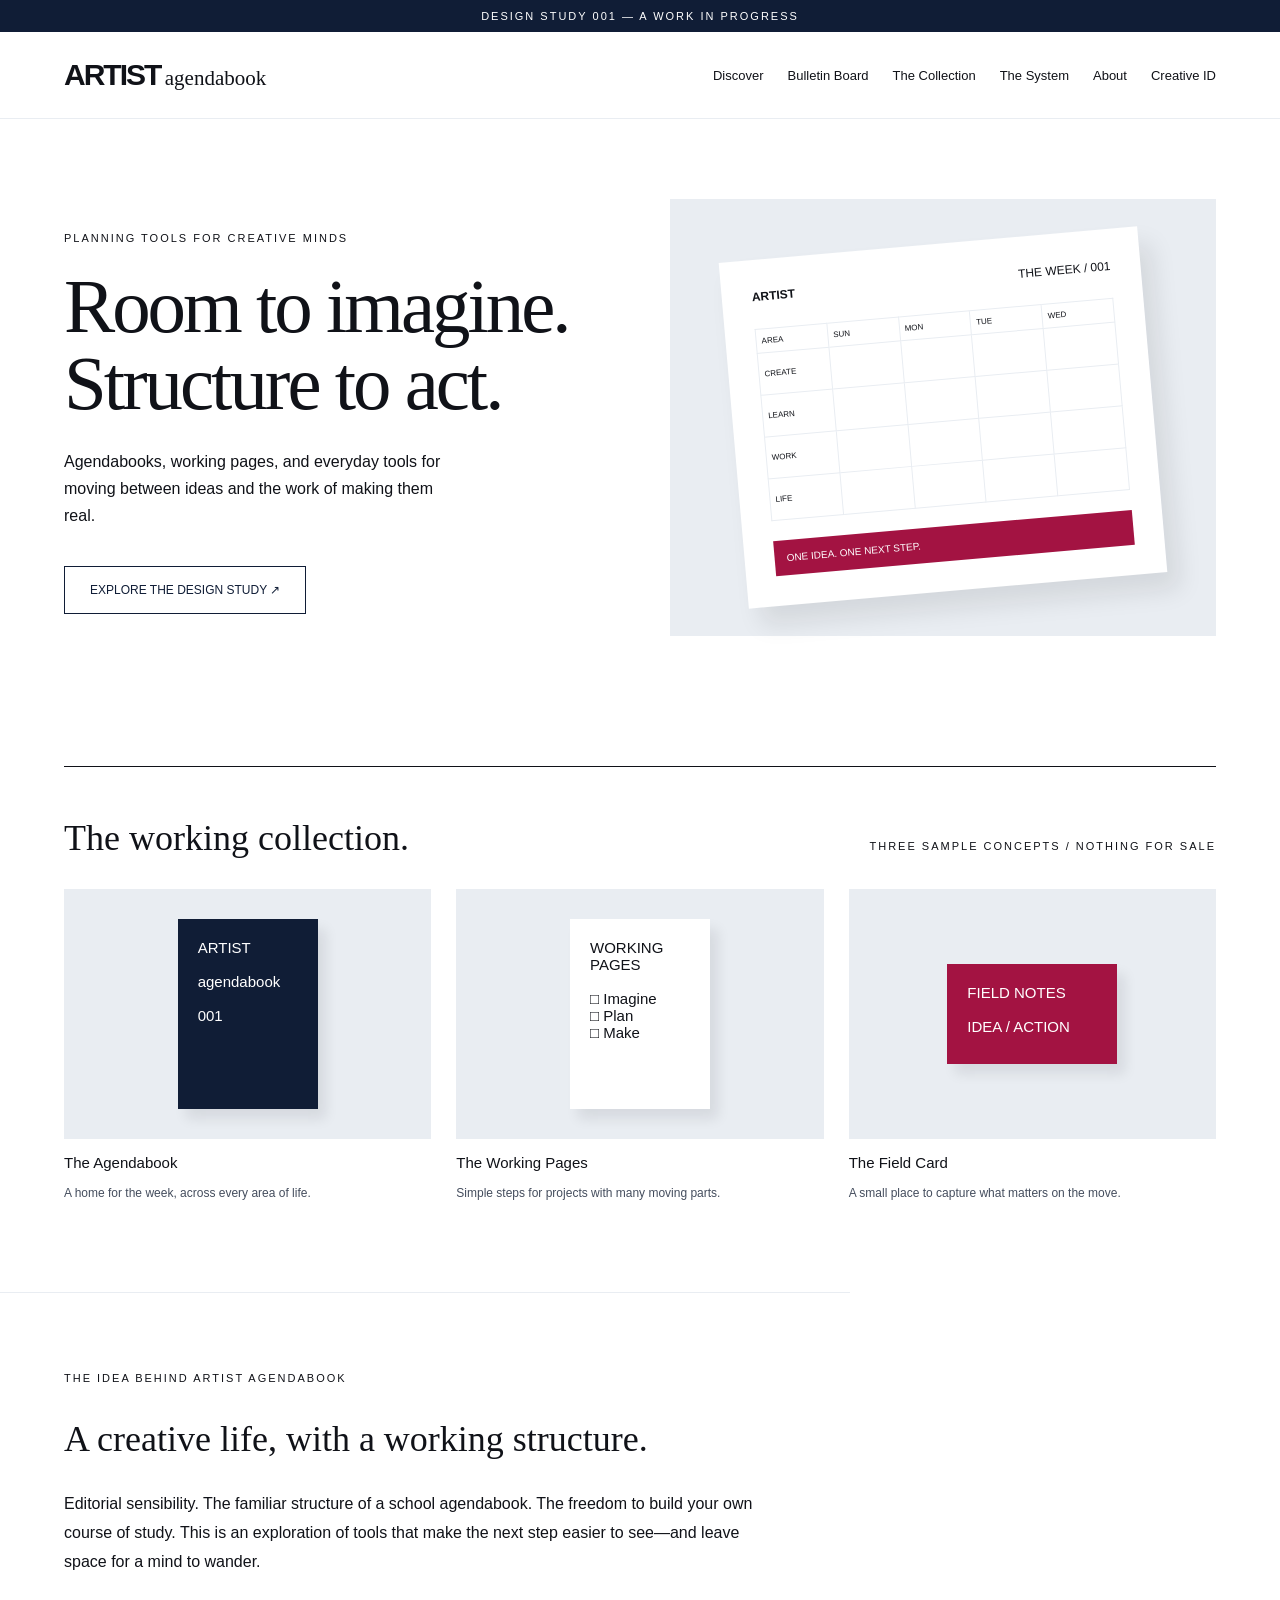
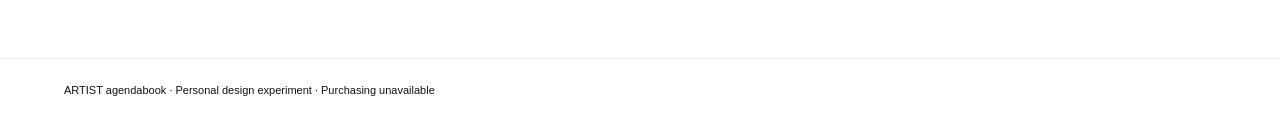
==== commit 6e5f28e4: "Update index.html" ====
--- a/index.html
+++ b/index.html
@@ -17,6 +17,8 @@
     </a>
 
     <nav aria-label="Main navigation">
+      <a href="./ecosystem.html">Discover</a>
+<a href="./ecosystem.html#board">Bulletin Board</a>
       <a href="#collection">The Collection</a>
       <a href="#system">The System</a>
       <a href="#about">About</a>
@@ -151,4 +153,4 @@
     ARTIST agendabook · Personal design experiment · Purchasing unavailable
   </footer>
 </body>
-</html>+</html>
--- a/style.css
+++ b/style.css
@@ -0,0 +1,297 @@
+/* DARK WINTER COLOR PALETTE */
+:root {
+  --white: #ffffff;
+  --black: #101218;
+  --navy: #101d36;
+  --cranberry: #a31342;
+  --emerald: #005246;
+  --royal-blue: #2446a8;
+  --plum: #482044;
+  --icy-gray: #e9edf2;
+  --slate: #444d5d;
+}
+
+* {
+  box-sizing: border-box;
+}
+
+html {
+  scroll-behavior: smooth;
+}
+
+body {
+  margin: 0;
+  background: var(--white);
+  color: var(--black);
+  font-family: Arial, sans-serif;
+}
+
+a {
+  color: inherit;
+}
+
+.notice {
+  padding: 10px;
+  background: var(--navy);
+  color: var(--white);
+  text-align: center;
+  font-size: 11px;
+  letter-spacing: 2px;
+}
+
+header {
+  display: flex;
+  justify-content: space-between;
+  align-items: center;
+  gap: 24px;
+  padding: 26px 5%;
+  border-bottom: 1px solid var(--icy-gray);
+}
+
+.logo {
+  text-decoration: none;
+  white-space: nowrap;
+}
+
+.logo strong {
+  font-size: 30px;
+  letter-spacing: -2px;
+}
+
+.logo span {
+  font-family: Georgia, serif;
+  font-size: 21px;
+}
+
+nav {
+  display: flex;
+  gap: 24px;
+}
+
+nav a {
+  font-size: 13px;
+  text-decoration: none;
+}
+
+nav a:hover {
+  color: var(--cranberry);
+}
+
+.hero {
+  display: grid;
+  grid-template-columns: 1fr 1fr;
+  gap: 60px;
+  align-items: center;
+  padding: 80px 5%;
+}
+
+.label {
+  font-size: 11px;
+  text-transform: uppercase;
+  letter-spacing: 2px;
+}
+
+h1 {
+  font-family: Georgia, serif;
+  font-size: clamp(48px, 6vw, 88px);
+  font-weight: normal;
+  line-height: 1;
+  letter-spacing: -3px;
+  margin: 25px 0;
+}
+
+.description {
+  max-width: 400px;
+  line-height: 1.7;
+  font-size: 16px;
+}
+
+.button {
+  display: inline-block;
+  margin-top: 20px;
+  border: 1px solid var(--navy);
+  color: var(--navy);
+  padding: 16px 25px;
+  text-decoration: none;
+  font-size: 12px;
+}
+
+.button:hover,
+.button:focus-visible {
+  background: var(--navy);
+  color: var(--white);
+}
+
+/* PLANNER DRAWING */
+.scene {
+  min-height: 430px;
+  padding: 45px 25px;
+  background: var(--icy-gray);
+  display: flex;
+  align-items: center;
+  justify-content: center;
+}
+
+.planner {
+  width: 100%;
+  max-width: 420px;
+  padding: 30px;
+  background: var(--white);
+  box-shadow: 12px 18px 25px #10121818;
+  transform: rotate(-5deg);
+}
+
+.planner-title {
+  display: flex;
+  justify-content: space-between;
+  font-size: 12px;
+  margin-bottom: 25px;
+}
+
+table {
+  width: 100%;
+  border-collapse: collapse;
+  table-layout: fixed;
+  font-size: 8px;
+}
+
+th,
+td {
+  border: 1px solid var(--icy-gray);
+  padding: 5px;
+  height: 42px;
+  text-align: left;
+}
+
+th {
+  height: 24px;
+  font-weight: normal;
+}
+
+.note {
+  background: var(--cranberry);
+  color: var(--white);
+  margin-top: 20px;
+  padding: 12px;
+  font-size: 10px;
+}
+
+/* COLLECTION */
+.collection {
+  padding: 50px 5% 80px;
+}
+
+.section-heading {
+  display: flex;
+  align-items: baseline;
+  justify-content: space-between;
+  gap: 20px;
+  border-top: 1px solid var(--black);
+  padding-top: 20px;
+}
+
+h2 {
+  font-family: Georgia, serif;
+  font-weight: normal;
+  font-size: 36px;
+}
+
+.products {
+  display: grid;
+  grid-template-columns: repeat(3, 1fr);
+  gap: 25px;
+}
+
+.product-art {
+  height: 250px;
+  display: grid;
+  place-items: center;
+  background: var(--icy-gray);
+}
+
+.cover {
+  width: 140px;
+  height: 190px;
+  padding: 20px;
+  background: var(--navy);
+  color: var(--white);
+  box-shadow: 8px 10px 12px #10121815;
+  font-size: 15px;
+}
+
+.cover.light {
+  background: var(--white);
+  color: var(--black);
+}
+
+.cover.card {
+  height: 100px;
+  width: 170px;
+  background: var(--cranberry);
+  color: var(--white);
+}
+
+h3 {
+  font-size: 15px;
+  font-weight: normal;
+}
+
+.product p {
+  font-size: 12px;
+  color: var(--slate);
+}
+
+/* ABOUT */
+.about {
+  padding: 65px 5%;
+  border-top: 1px solid var(--icy-gray);
+  max-width: 850px;
+}
+
+.about p {
+  line-height: 1.8;
+}
+
+footer {
+  border-top: 1px solid var(--icy-gray);
+  padding: 25px 5%;
+  font-size: 11px;
+}
+
+/* PHONE AND TABLET LAYOUT */
+@media (max-width: 700px) {
+  header {
+    flex-direction: column;
+    align-items: flex-start;
+  }
+
+  nav {
+    flex-wrap: wrap;
+    gap: 18px;
+  }
+
+  .hero {
+    grid-template-columns: 1fr;
+    padding: 45px 5%;
+    gap: 35px;
+  }
+
+  .scene {
+    min-height: 350px;
+  }
+
+  .products {
+    grid-template-columns: 1fr;
+  }
+
+  .section-heading {
+    align-items: flex-start;
+    flex-direction: column;
+  }
+}
+
+@media (prefers-reduced-motion: reduce) {
+  html {
+    scroll-behavior: auto;
+  }
+}
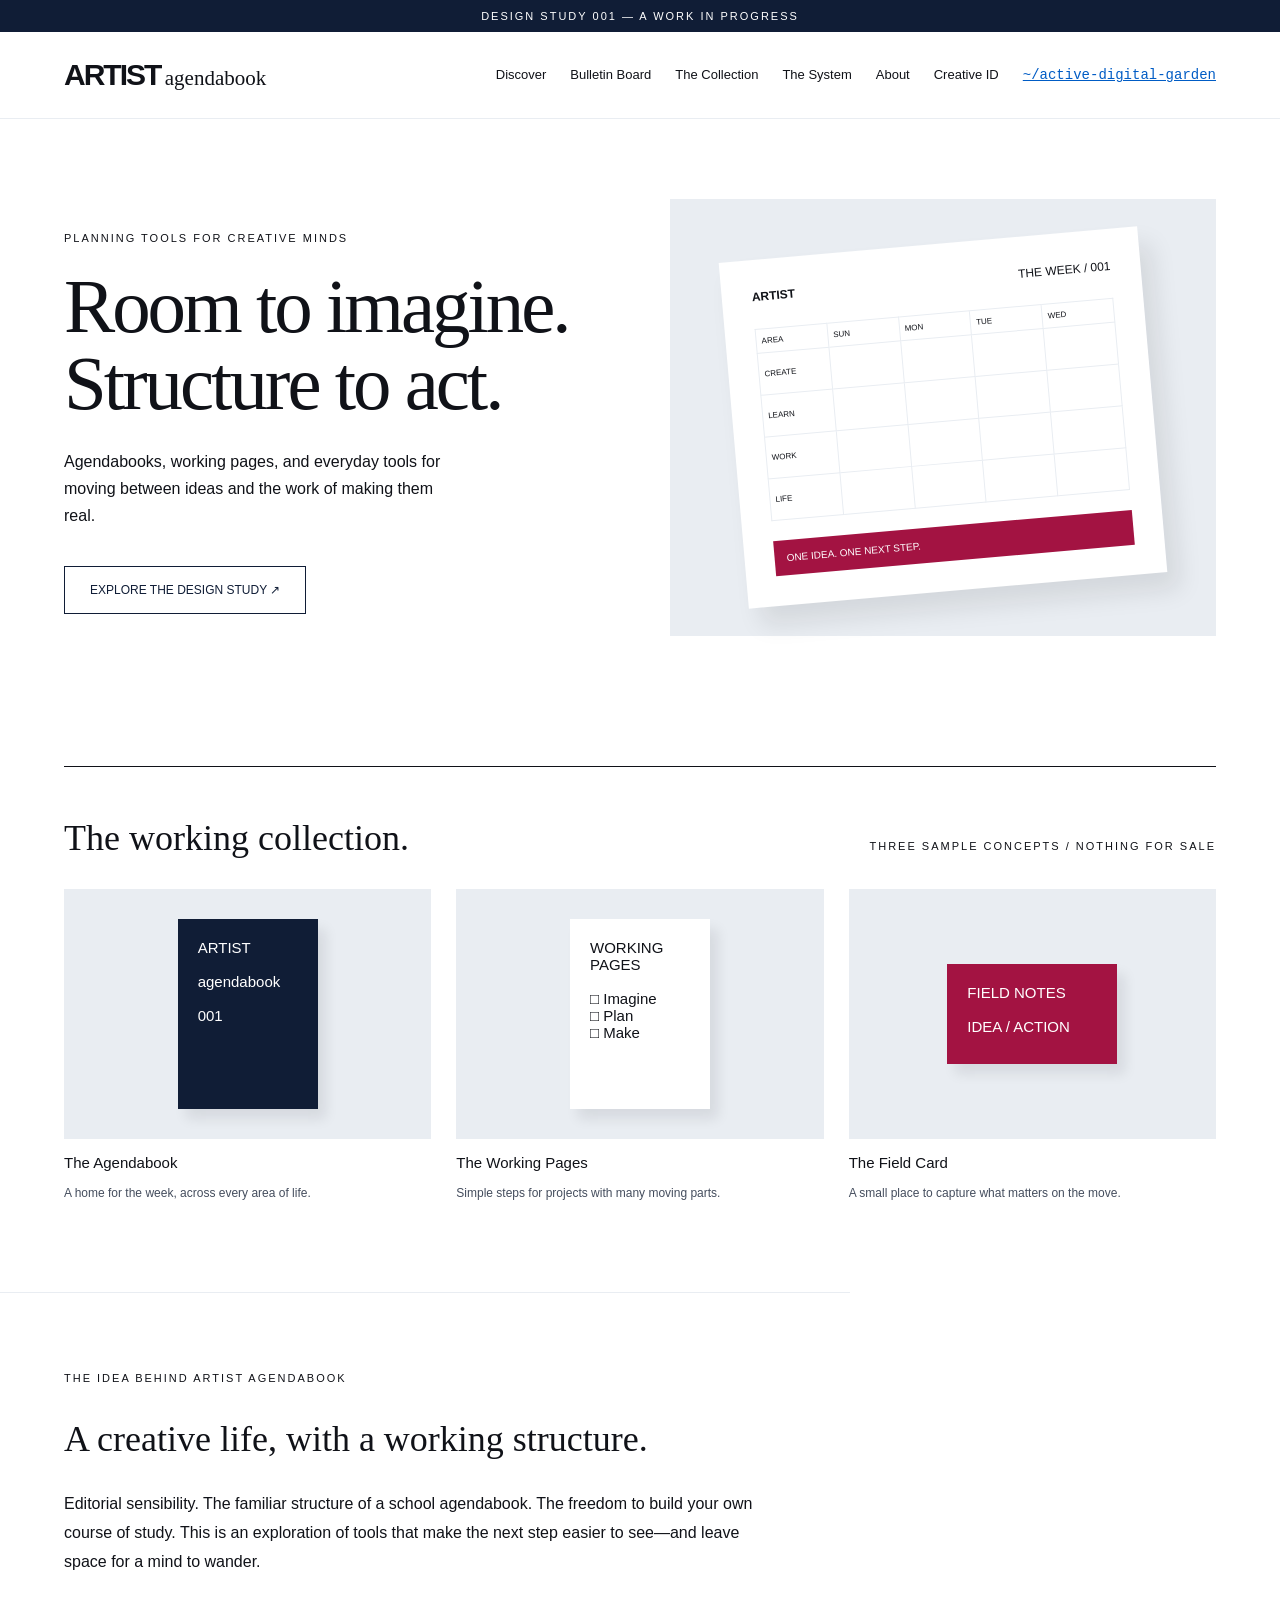
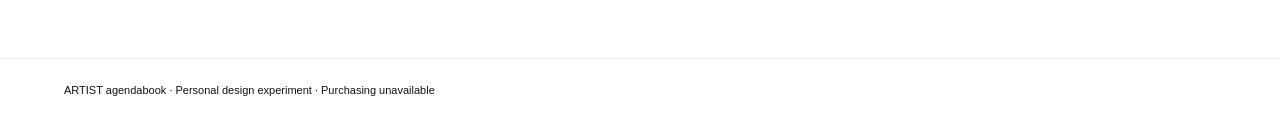
==== commit bc620f91: "Update index.html" ====
--- a/index.html
+++ b/index.html
@@ -23,6 +23,10 @@
       <a href="#system">The System</a>
       <a href="#about">About</a>
       <a href="./creative-id.html">Creative ID</a>
+      <a href="/digital-garden/" style="font-family: monospace; font-size: 14px; color: #005cc5; text-decoration: underline;">
+    ~/active-digital-garden
+</a>
+
     </nav>
   </header>
 
